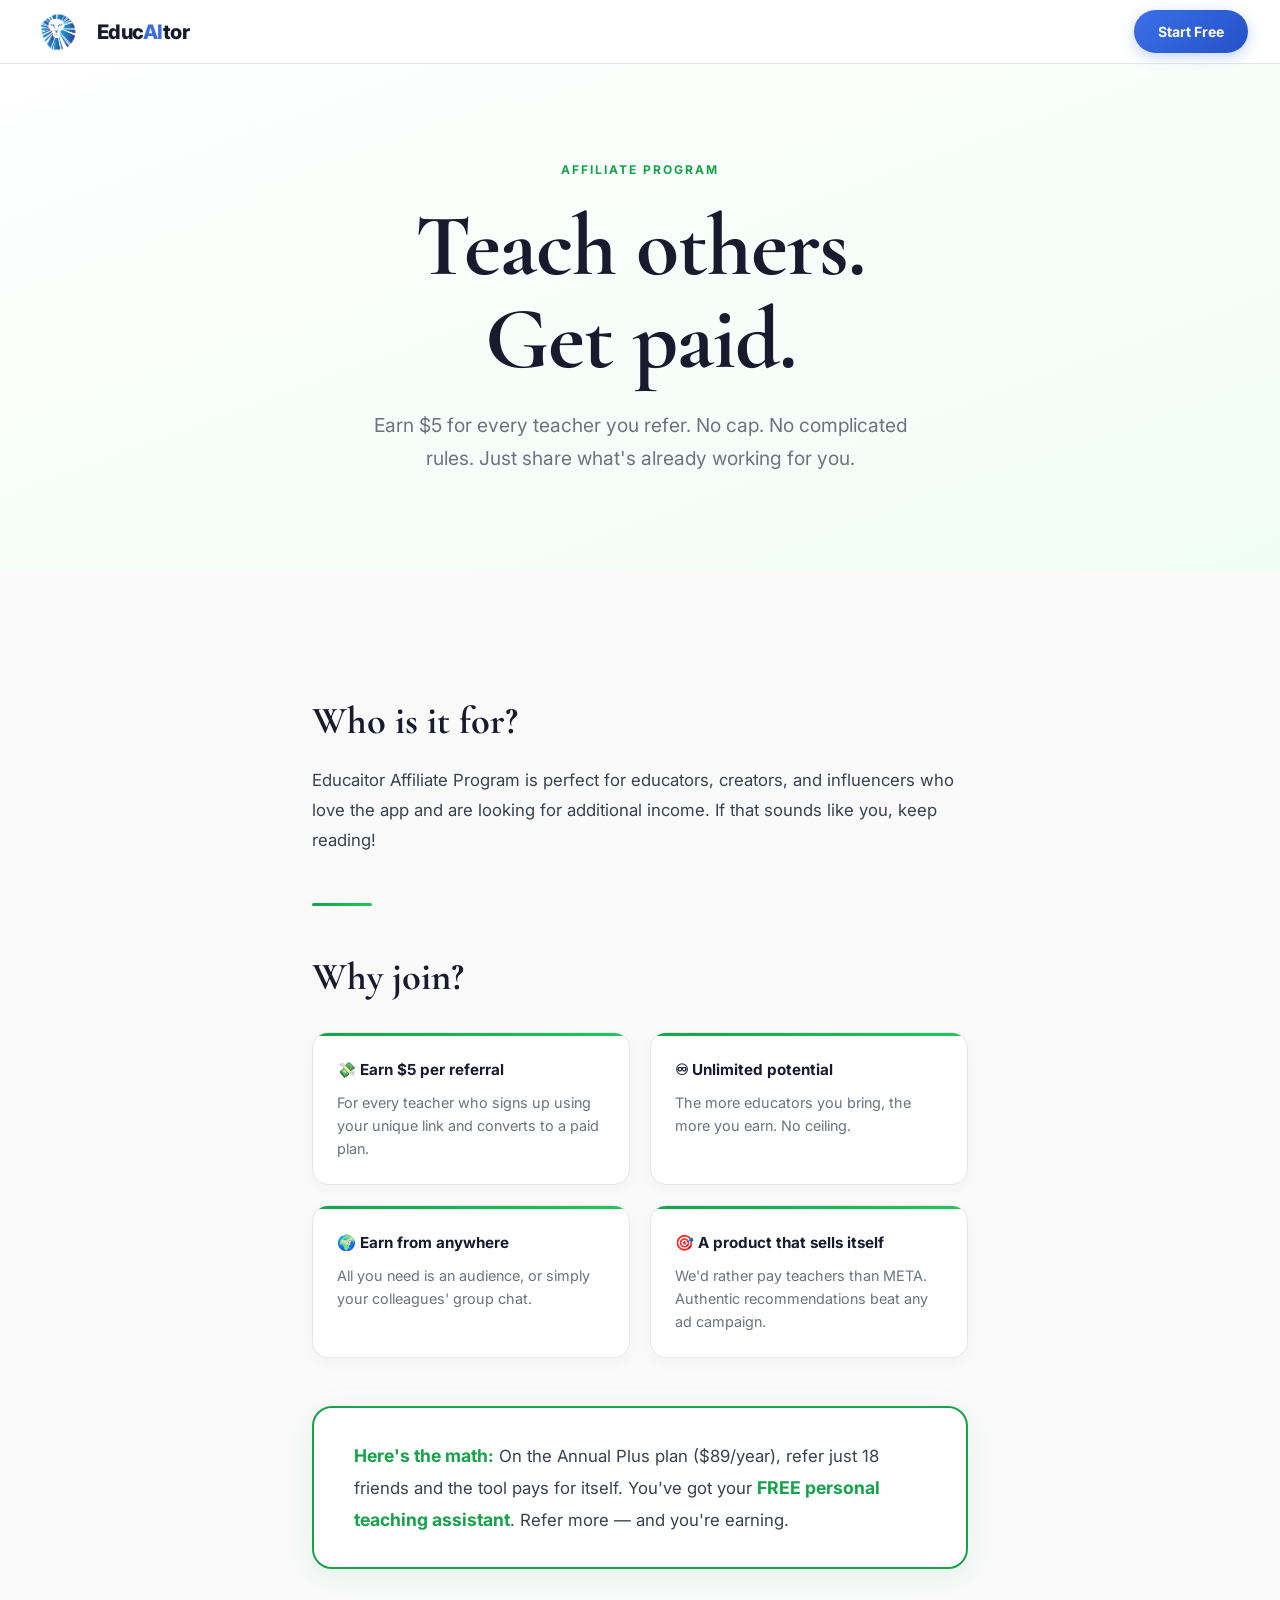
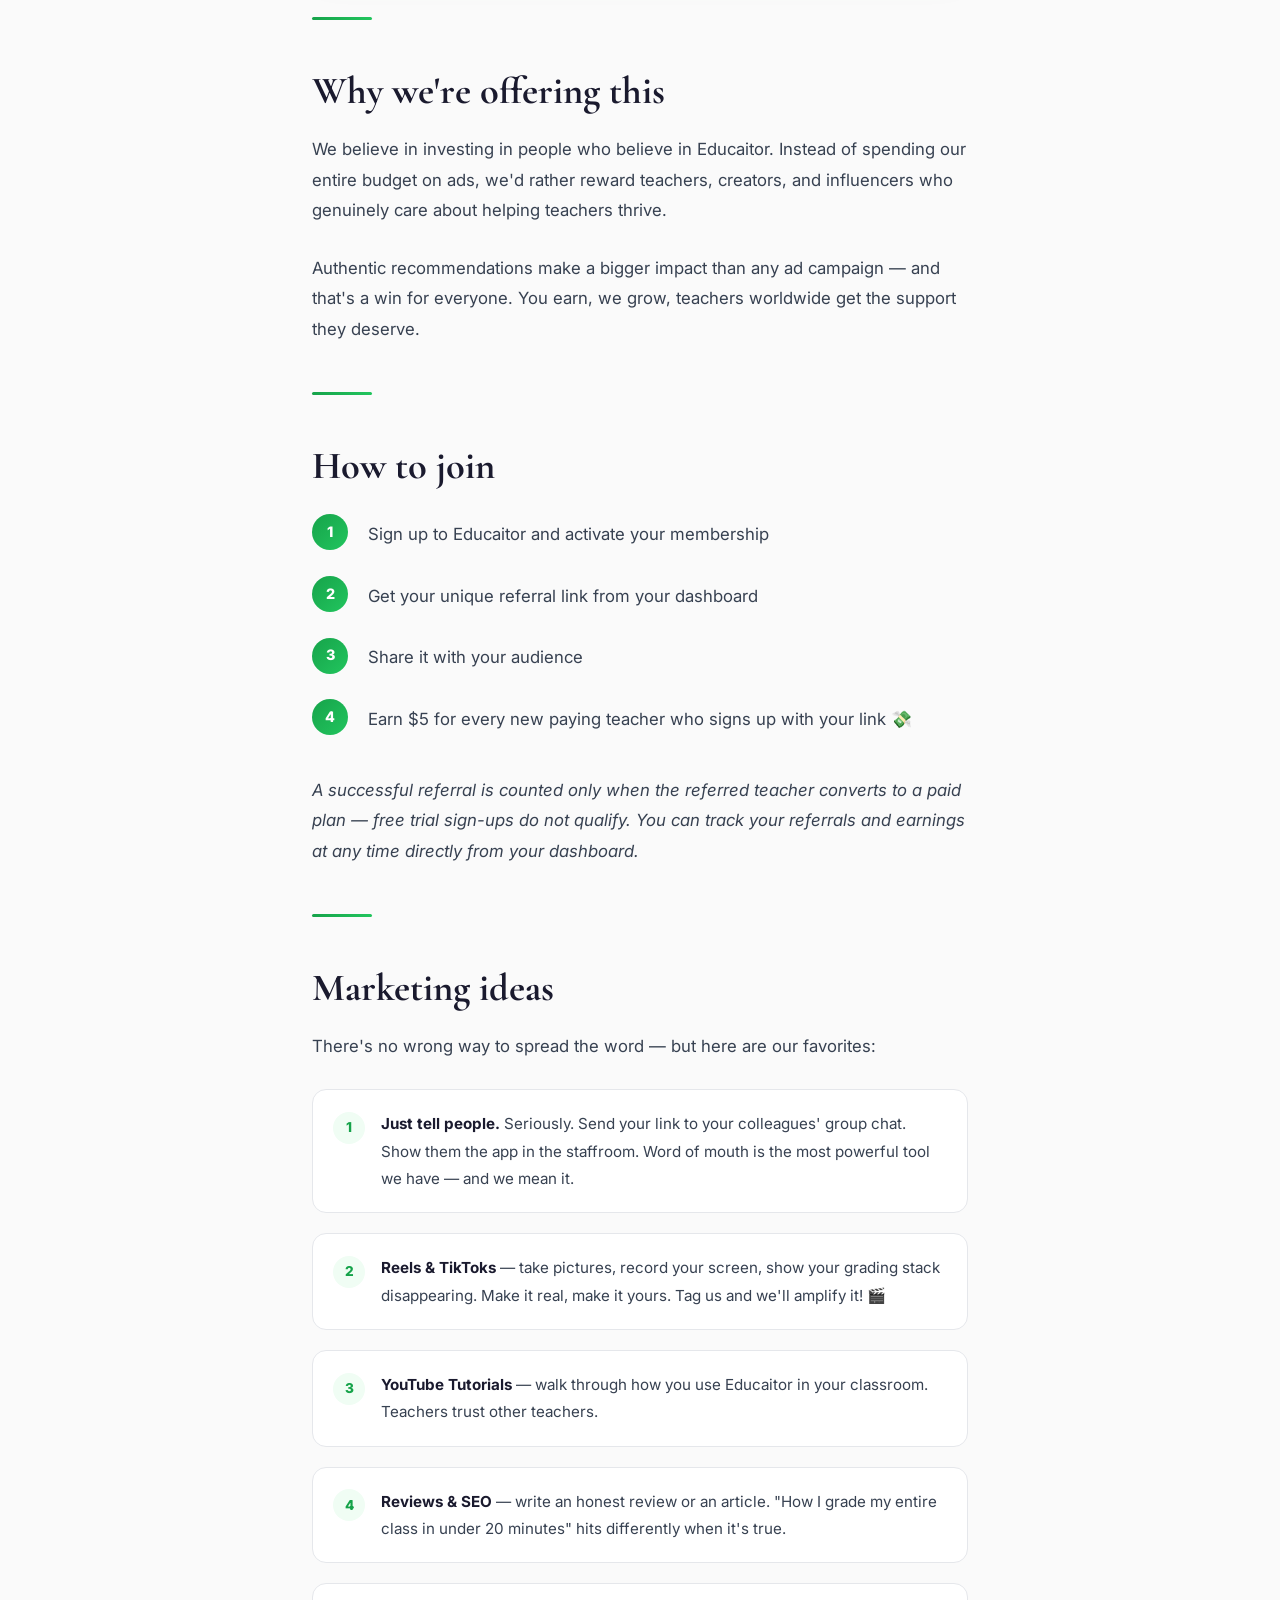
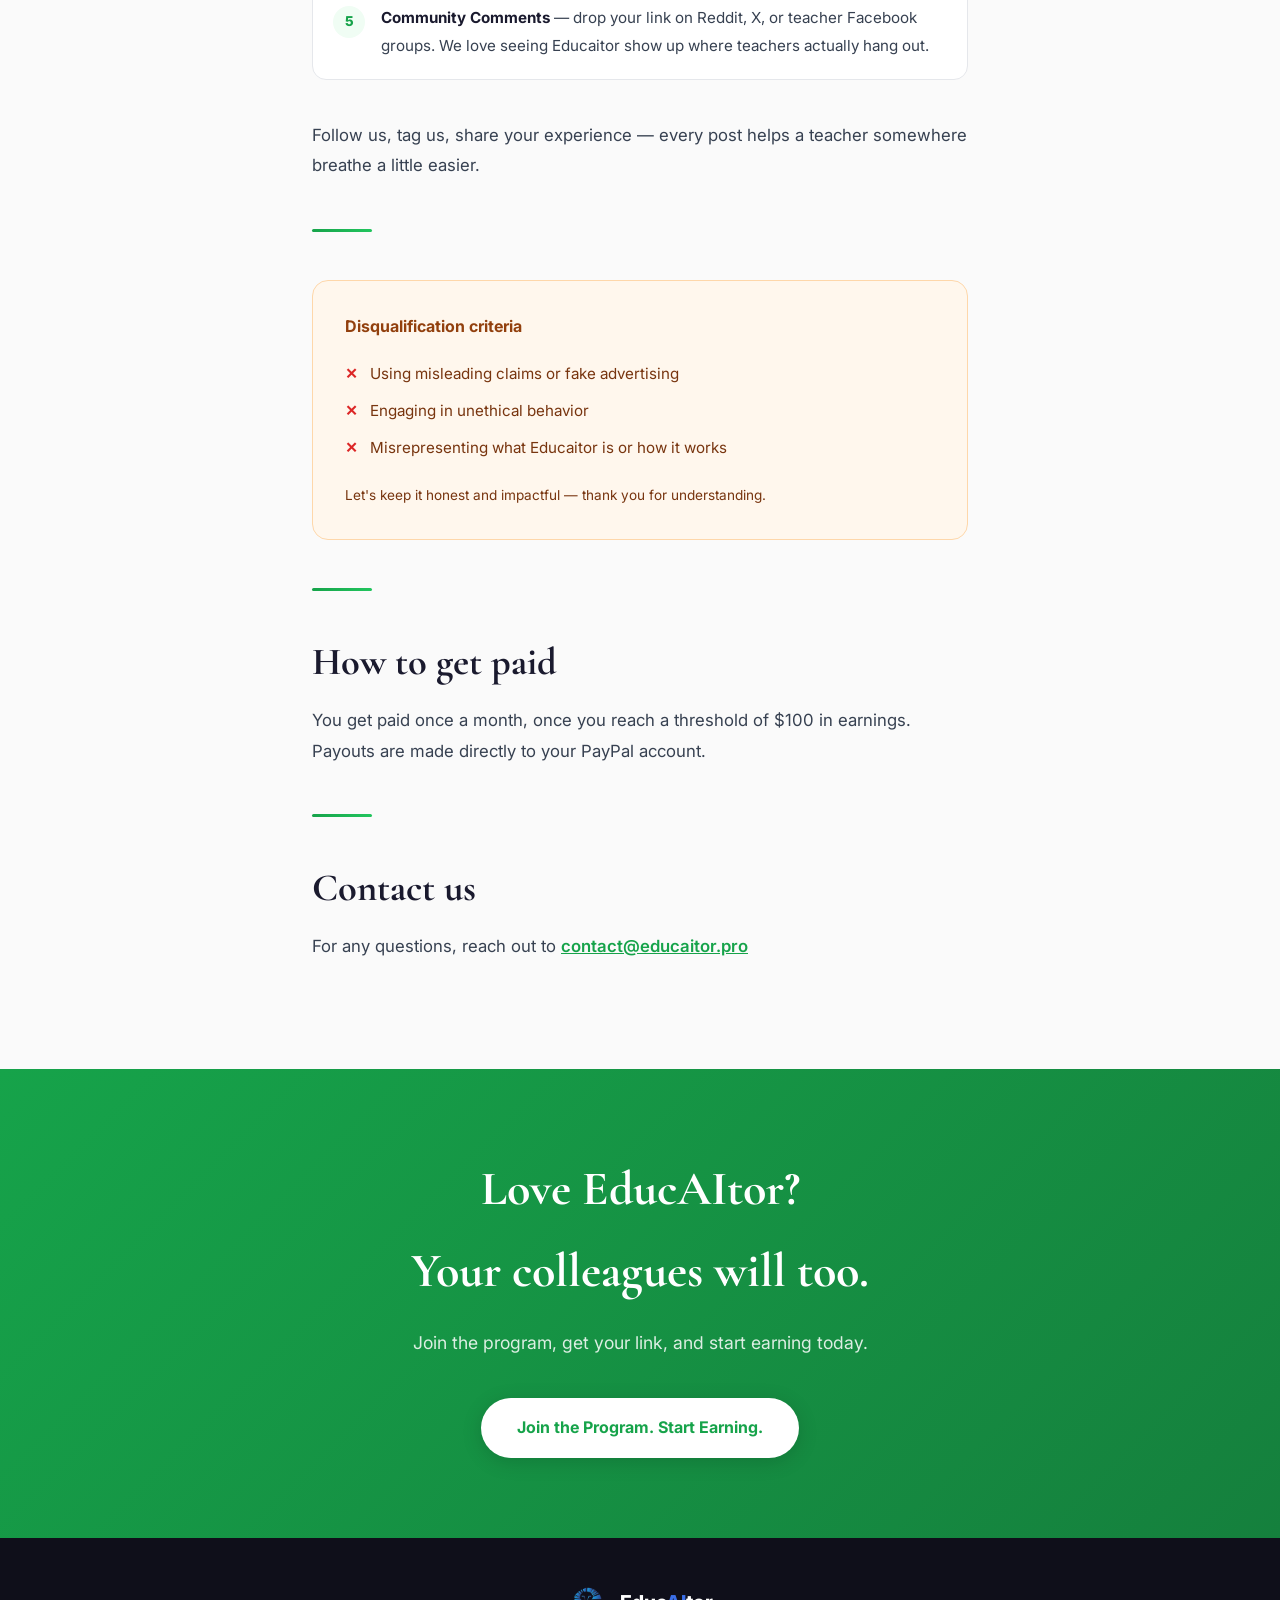
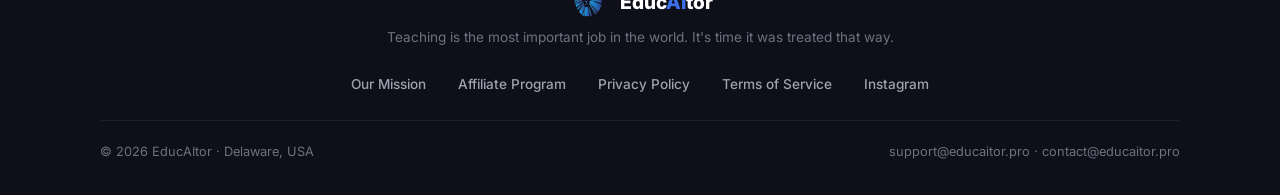
==== affiliate.html @ f3965b8b "Create affiliate.html" ====
<!DOCTYPE html>
<html lang="en">
<head>
<meta charset="UTF-8">
<meta name="viewport" content="width=device-width, initial-scale=1.0">
<title>Affiliate Program – EducAItor</title>
<meta name="description" content="Earn $5 for every teacher you refer. No cap. No complicated rules. Just share what's working for you.">
<style>
  @import url('https://fonts.googleapis.com/css2?family=Cormorant+Garamond:ital,wght@0,400;0,600;0,700;1,400;1,600&family=Inter:wght@300;400;500;600;700;800&display=swap');
  *, *::before, *::after { box-sizing: border-box; margin: 0; padding: 0; }
  :root {
    --blue: #3B6FE8; --blue-light: #EEF2FF; --blue-dark: #2451C7;
    --green: #16A34A; --green-light: #F0FDF4;
    --text: #1A1A2E; --muted: #6B7280; --border: #E5E7EB; --bg: #FAFAFA;
    --font-display: 'Cormorant Garamond', Georgia, serif;
    --font-body: 'Inter', sans-serif;
  }
  html { scroll-behavior: smooth; }
  body { font-family: var(--font-body); background: var(--bg); color: var(--text); line-height: 1.7; overflow-x: hidden; }
  h1, h2, h3 { font-family: var(--font-display); }

  nav { position: fixed; top: 0; left: 0; right: 0; background: rgba(255,255,255,0.92); backdrop-filter: blur(12px); border-bottom: 1px solid var(--border); z-index: 100; padding: 0 2rem; height: 64px; display: flex; align-items: center; justify-content: space-between; }
  .nav-logo { display: flex; align-items: center; gap: 0.6rem; text-decoration: none; }
  .logo-img { height: 40px; width: auto; display: block; }
  .nav-logo-text { font-size: 1.25rem; font-weight: 800; letter-spacing: -0.5px; color: var(--text); font-family: var(--font-body); }
  .nav-logo-text em { font-style: normal; color: var(--blue); }
  .nav-cta { background: linear-gradient(135deg, #3B6FE8 0%, #2451C7 100%); color: #fff; padding: 0.6rem 1.5rem; border-radius: 100px; font-size: 0.875rem; font-weight: 700; text-decoration: none; transition: all 0.25s; box-shadow: 0 4px 14px rgba(59,111,232,0.3); }
  .nav-cta:hover { transform: translateY(-1px); box-shadow: 0 6px 20px rgba(59,111,232,0.4); }

  .hero { padding: 10rem 2rem 6rem; background: linear-gradient(160deg, #fff 0%, var(--green-light) 100%); text-align: center; }
  .hero-label { font-family: var(--font-body); font-size: 0.75rem; font-weight: 700; letter-spacing: 2px; text-transform: uppercase; color: var(--green); margin-bottom: 1.25rem; }
  .hero h1 { font-size: clamp(3rem, 7vw, 5.5rem); font-weight: 700; line-height: 1.05; letter-spacing: -1px; margin-bottom: 1.5rem; }
  .hero-sub { font-size: 1.2rem; color: var(--muted); max-width: 560px; margin: 0 auto; }

  .content { max-width: 720px; margin: 0 auto; padding: 5rem 2rem; }
  .content p { font-size: 1.05rem; color: #374151; margin-bottom: 1.75rem; line-height: 1.8; }
  .content h2 { font-family: var(--font-display); font-size: clamp(1.75rem, 3vw, 2.5rem); font-weight: 700; margin: 3rem 0 1.25rem; color: var(--text); line-height: 1.2; }
  .divider { width: 60px; height: 3px; background: linear-gradient(90deg, var(--green), #22C55E); border-radius: 2px; margin: 3rem 0; }

  .math-box { background: #fff; border: 2px solid var(--green); border-radius: 20px; padding: 2rem 2.5rem; margin: 2.5rem 0; box-shadow: 0 8px 32px rgba(22,163,74,0.1); }
  .math-box p { margin: 0; font-size: 1.05rem; }
  .math-box strong { color: var(--green); font-size: 1.1rem; }

  .why-grid { display: grid; grid-template-columns: repeat(auto-fit, minmax(280px, 1fr)); gap: 1.25rem; margin: 2rem 0 3rem; }
  .why-card { background: #fff; border: 1px solid var(--border); border-radius: 16px; padding: 1.5rem; box-shadow: 0 4px 16px rgba(0,0,0,0.04); position: relative; overflow: hidden; }
  .why-card::before { content: ''; position: absolute; top: 0; left: 0; right: 0; height: 3px; background: linear-gradient(90deg, var(--green), #22C55E); }
  .why-card h3 { font-family: var(--font-body); font-size: 0.95rem; font-weight: 700; margin-bottom: 0.5rem; color: var(--text); }
  .why-card p { font-size: 0.9rem; color: var(--muted); margin: 0; line-height: 1.6; }

  .steps-list { counter-reset: steps; list-style: none; margin: 1.5rem 0 2.5rem; }
  .steps-list li { counter-increment: steps; display: flex; gap: 1.25rem; align-items: flex-start; margin-bottom: 1.5rem; }
  .steps-list li::before { content: counter(steps); background: linear-gradient(135deg, var(--green), #22C55E); color: #fff; width: 36px; height: 36px; border-radius: 50%; display: flex; align-items: center; justify-content: center; font-weight: 800; font-size: 0.9rem; flex-shrink: 0; margin-top: 0.1rem; }
  .steps-list li p { font-size: 1.05rem; color: #374151; margin: 0; padding-top: 0.4rem; }

  .ideas-list { list-style: none; margin: 1.5rem 0 2.5rem; }
  .ideas-list li { display: flex; gap: 1rem; align-items: flex-start; margin-bottom: 1.25rem; padding: 1.25rem; background: #fff; border: 1px solid var(--border); border-radius: 14px; }
  .ideas-list li .num { background: var(--green-light); color: var(--green); width: 32px; height: 32px; border-radius: 50%; display: flex; align-items: center; justify-content: center; font-weight: 800; font-size: 0.85rem; flex-shrink: 0; margin-top: 0.1rem; }
  .ideas-list li p { font-size: 0.95rem; color: #374151; margin: 0; }
  .ideas-list li strong { color: var(--text); }

  .disq { background: #FFF7ED; border: 1px solid #FED7AA; border-radius: 16px; padding: 2rem; margin: 2rem 0; }
  .disq h3 { font-family: var(--font-body); font-size: 1rem; font-weight: 700; color: #92400E; margin-bottom: 1rem; }
  .disq ul { list-style: none; }
  .disq ul li { font-size: 0.95rem; color: #78350F; padding: 0.35rem 0; display: flex; gap: 0.75rem; }
  .disq ul li::before { content: '✕'; color: #DC2626; font-weight: 700; flex-shrink: 0; }

  .note { font-size: 0.85rem; color: var(--muted); font-style: italic; line-height: 1.6; }

  .closing { background: linear-gradient(135deg, var(--green) 0%, #15803D 100%); color: #fff; padding: 5rem 2rem; text-align: center; }
  .closing h2 { font-size: clamp(2rem, 4vw, 3rem); font-weight: 700; color: #fff; margin-bottom: 1rem; }
  .closing p { font-size: 1.1rem; color: rgba(255,255,255,0.85); max-width: 500px; margin: 0 auto 2.5rem; }
  .btn-white { background: #fff; color: var(--green); padding: 1rem 2.25rem; border-radius: 100px; font-size: 1rem; font-weight: 700; border: none; cursor: pointer; font-family: var(--font-body); transition: all 0.25s; white-space: nowrap; box-shadow: 0 4px 20px rgba(0,0,0,0.15); text-decoration: none; display: inline-block; }
  .btn-white:hover { transform: translateY(-2px); box-shadow: 0 8px 30px rgba(0,0,0,0.2); }

  footer { background: #0F0F1A; color: #6B7280; padding: 3rem 2rem 2rem; text-align: center; }
  .footer-inner { display: flex; align-items: center; justify-content: center; gap: 0.6rem; margin-bottom: 0.5rem; }
  .footer-logo-text { font-size: 1.2rem; font-weight: 800; color: #fff; font-family: var(--font-body); }
  .footer-logo-text em { font-style: normal; color: var(--blue); }
  .footer-tagline { font-size: 0.85rem; color: #6B7280; margin-bottom: 1.5rem; }
  .footer-links { display: flex; justify-content: center; gap: 2rem; flex-wrap: wrap; margin-bottom: 1.5rem; }
  .footer-links a { color: #9CA3AF; text-decoration: none; font-size: 0.85rem; font-weight: 500; transition: color 0.2s; }
  .footer-links a:hover { color: #fff; }
  .footer-divider { width: 100%; height: 1px; background: rgba(255,255,255,0.06); margin-bottom: 1.25rem; }
  .footer-bottom { display: flex; justify-content: space-between; align-items: center; flex-wrap: wrap; gap: 1rem; max-width: 1080px; margin: 0 auto; font-size: 0.8rem; }
  @media (max-width: 600px) { .footer-bottom { flex-direction: column; text-align: center; } }
</style>
</head>
<body>

<nav>
  <a href="/" class="nav-logo">
    <img src="logo.png" alt="EducAItor Logo" class="logo-img">
    <span class="nav-logo-text">Educ<em>AI</em>tor</span>
  </a>
  <a href="https://app.educaitor.pro" class="nav-cta">Start Free</a>
</nav>

<section class="hero">
  <div class="hero-label">Affiliate Program</div>
  <h1>Teach others.<br>Get paid.</h1>
  <p class="hero-sub">Earn $5 for every teacher you refer. No cap. No complicated rules. Just share what's already working for you.</p>
</section>

<div class="content">

  <h2>Who is it for?</h2>
  <p>Educaitor Affiliate Program is perfect for educators, creators, and influencers who love the app and are looking for additional income. If that sounds like you, keep reading!</p>

  <div class="divider"></div>

  <h2>Why join?</h2>
  <div class="why-grid">
    <div class="why-card">
      <h3>💸 Earn $5 per referral</h3>
      <p>For every teacher who signs up using your unique link and converts to a paid plan.</p>
    </div>
    <div class="why-card">
      <h3>♾ Unlimited potential</h3>
      <p>The more educators you bring, the more you earn. No ceiling.</p>
    </div>
    <div class="why-card">
      <h3>🌍 Earn from anywhere</h3>
      <p>All you need is an audience, or simply your colleagues' group chat.</p>
    </div>
    <div class="why-card">
      <h3>🎯 A product that sells itself</h3>
      <p>We'd rather pay teachers than META. Authentic recommendations beat any ad campaign.</p>
    </div>
  </div>

  <div class="math-box">
    <p><strong>Here's the math:</strong> On the Annual Plus plan ($89/year), refer just 18 friends and the tool pays for itself. You've got your <strong>FREE personal teaching assistant</strong>. Refer more — and you're earning.</p>
  </div>

  <div class="divider"></div>

  <h2>Why we're offering this</h2>
  <p>We believe in investing in people who believe in Educaitor. Instead of spending our entire budget on ads, we'd rather reward teachers, creators, and influencers who genuinely care about helping teachers thrive.</p>
  <p>Authentic recommendations make a bigger impact than any ad campaign — and that's a win for everyone. You earn, we grow, teachers worldwide get the support they deserve.</p>

  <div class="divider"></div>

  <h2>How to join</h2>
  <ul class="steps-list">
    <li><p>Sign up to Educaitor and activate your membership</p></li>
    <li><p>Get your unique referral link from your dashboard</p></li>
    <li><p>Share it with your audience</p></li>
    <li><p>Earn $5 for every new paying teacher who signs up with your link 💸</p></li>
  </ul>
  <p class="note">A successful referral is counted only when the referred teacher converts to a paid plan — free trial sign-ups do not qualify. You can track your referrals and earnings at any time directly from your dashboard.</p>

  <div class="divider"></div>

  <h2>Marketing ideas</h2>
  <p>There's no wrong way to spread the word — but here are our favorites:</p>
  <ul class="ideas-list">
    <li><div class="num">1</div><p><strong>Just tell people.</strong> Seriously. Send your link to your colleagues' group chat. Show them the app in the staffroom. Word of mouth is the most powerful tool we have — and we mean it.</p></li>
    <li><div class="num">2</div><p><strong>Reels & TikToks</strong> — take pictures, record your screen, show your grading stack disappearing. Make it real, make it yours. Tag us and we'll amplify it! 🎬</p></li>
    <li><div class="num">3</div><p><strong>YouTube Tutorials</strong> — walk through how you use Educaitor in your classroom. Teachers trust other teachers.</p></li>
    <li><div class="num">4</div><p><strong>Reviews & SEO</strong> — write an honest review or an article. "How I grade my entire class in under 20 minutes" hits differently when it's true.</p></li>
    <li><div class="num">5</div><p><strong>Community Comments</strong> — drop your link on Reddit, X, or teacher Facebook groups. We love seeing Educaitor show up where teachers actually hang out.</p></li>
  </ul>
  <p>Follow us, tag us, share your experience — every post helps a teacher somewhere breathe a little easier.</p>

  <div class="divider"></div>

  <div class="disq">
    <h3>Disqualification criteria</h3>
    <ul>
      <li>Using misleading claims or fake advertising</li>
      <li>Engaging in unethical behavior</li>
      <li>Misrepresenting what Educaitor is or how it works</li>
    </ul>
    <p style="font-size:0.85rem;color:#78350F;margin-top:1rem;margin-bottom:0;">Let's keep it honest and impactful — thank you for understanding.</p>
  </div>

  <div class="divider"></div>

  <h2>How to get paid</h2>
  <p>You get paid once a month, once you reach a threshold of $100 in earnings. Payouts are made directly to your PayPal account.</p>

  <div class="divider"></div>

  <h2>Contact us</h2>
  <p>For any questions, reach out to <a href="mailto:contact@educaitor.pro" style="color:var(--green);font-weight:600;">contact@educaitor.pro</a></p>

</div>

<section class="closing">
  <h2>Love EducAItor?<br>Your colleagues will too.</h2>
  <p>Join the program, get your link, and start earning today.</p>
  <a href="https://app.educaitor.pro" class="btn-white">Join the Program. Start Earning.</a>
</section>

<footer>
  <div style="max-width:1080px;margin:0 auto;">
    <div class="footer-inner">
      <img src="logo.png" alt="EducAItor Logo" class="logo-img" style="height:32px;">
      <div class="footer-logo-text">Educ<em>AI</em>tor</div>
    </div>
    <p class="footer-tagline">Teaching is the most important job in the world. It's time it was treated that way.</p>
    <div class="footer-links">
      <a href="/mission.html">Our Mission</a>
      <a href="/affiliate.html">Affiliate Program</a>
      <a href="/privacy">Privacy Policy</a>
      <a href="/terms">Terms of Service</a>
      <a href="https://www.instagram.com/educaitor.pro/" target="_blank">Instagram</a>
    </div>
    <div class="footer-divider"></div>
    <div class="footer-bottom">
      <span>© 2026 EducAItor · Delaware, USA</span>
      <span>support@educaitor.pro · contact@educaitor.pro</span>
    </div>
  </div>
</footer>

</body>
</html>
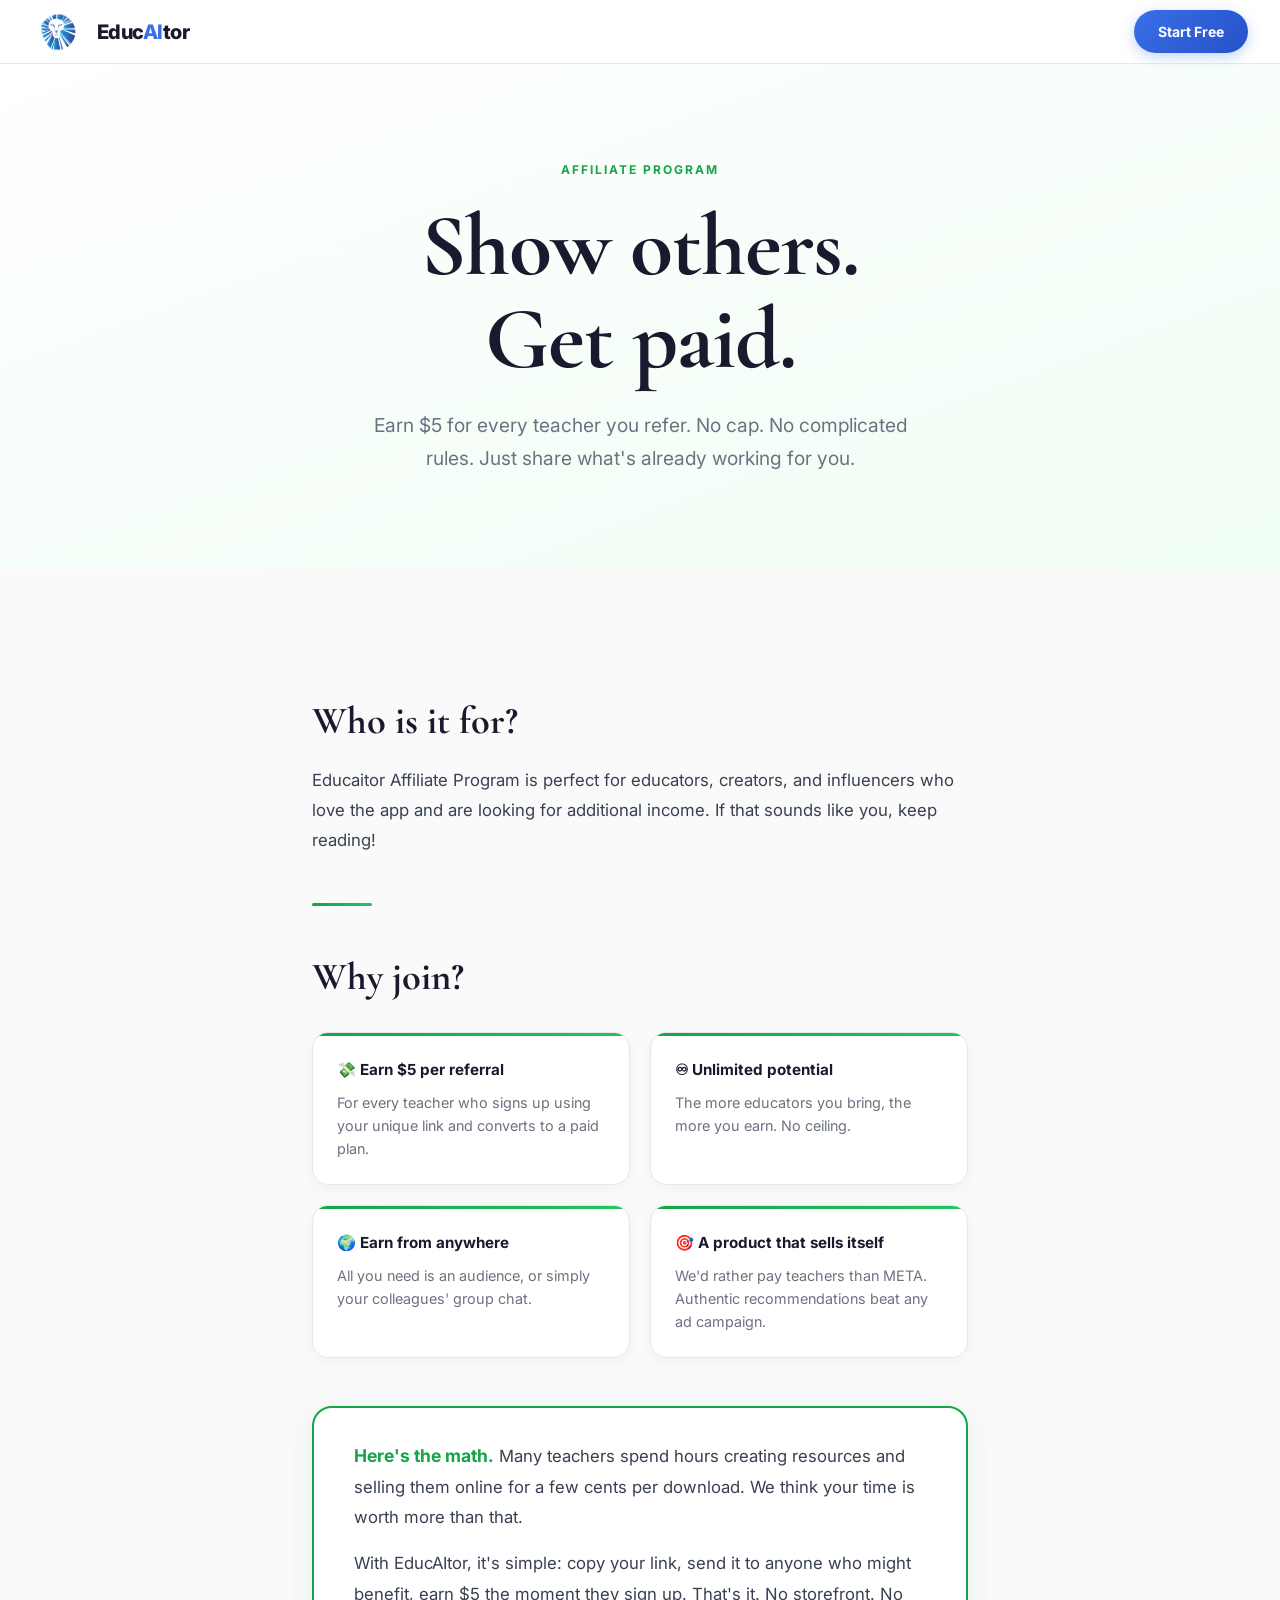
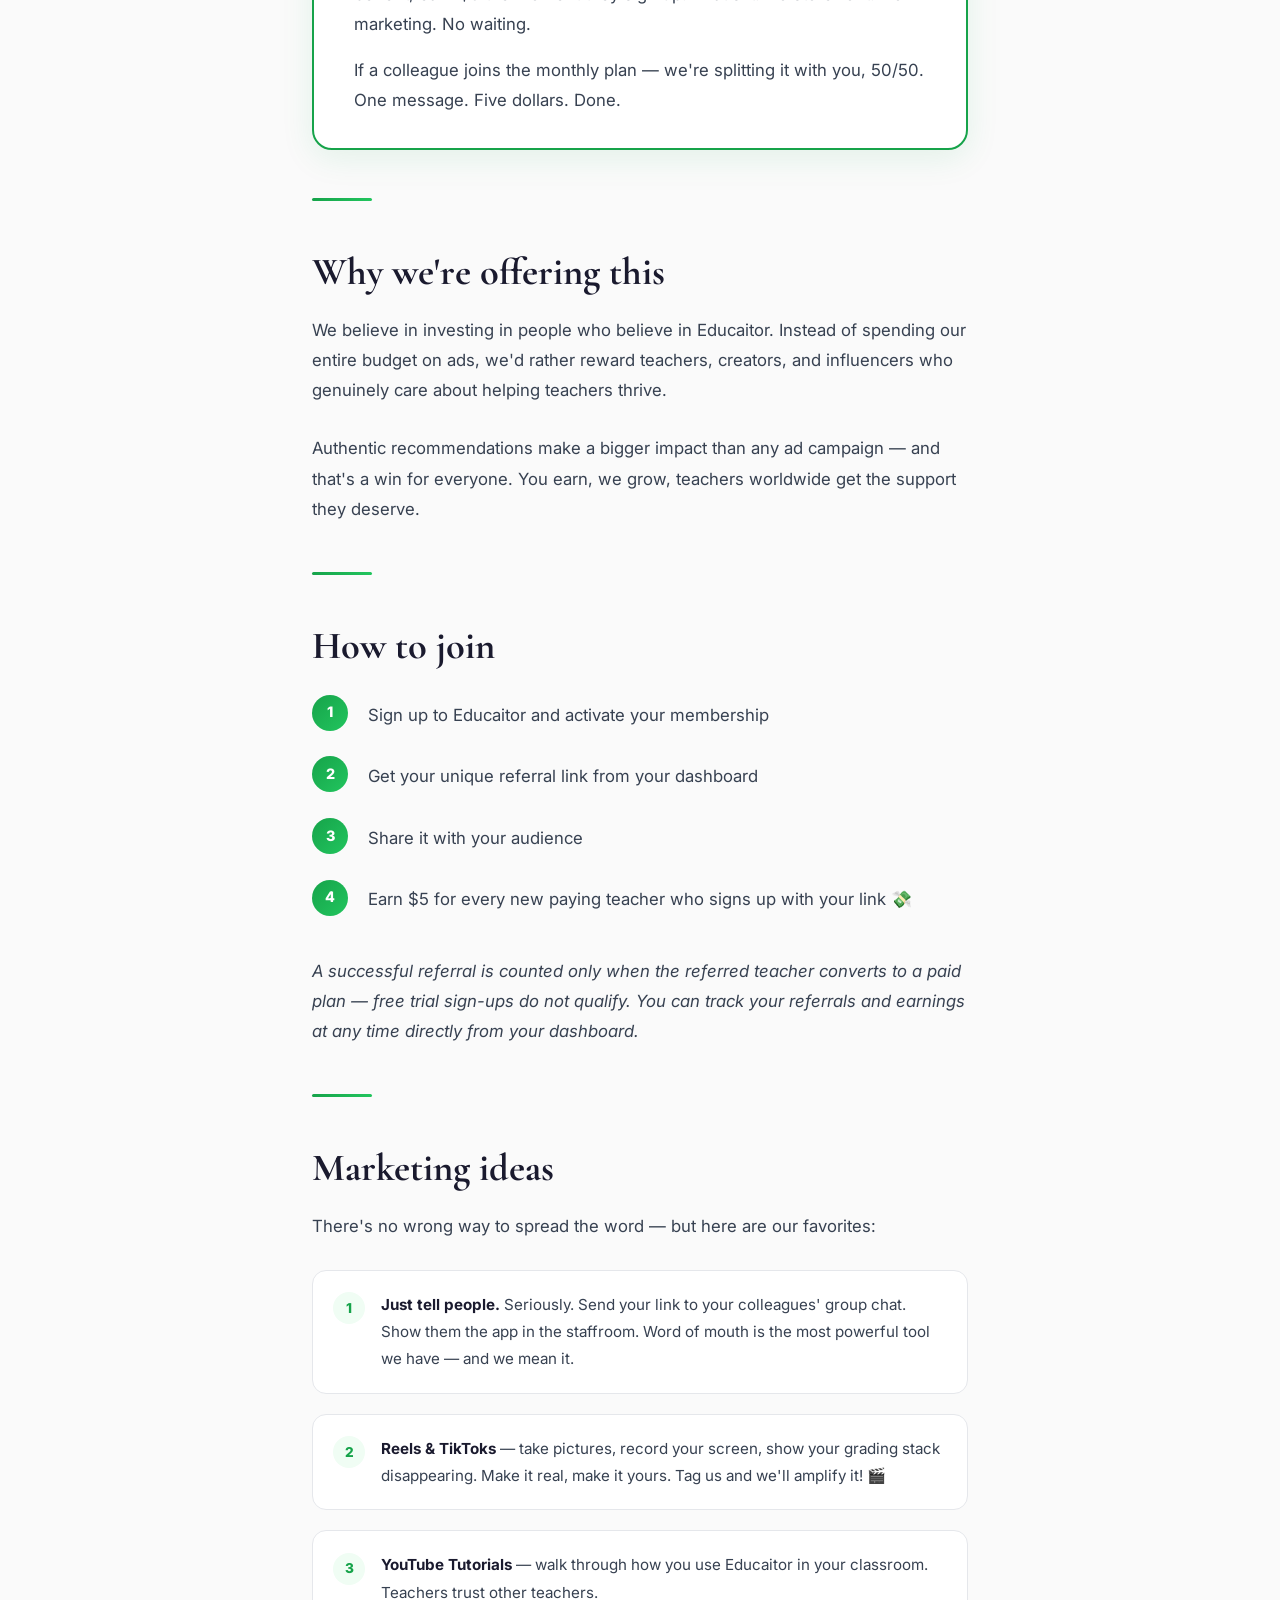
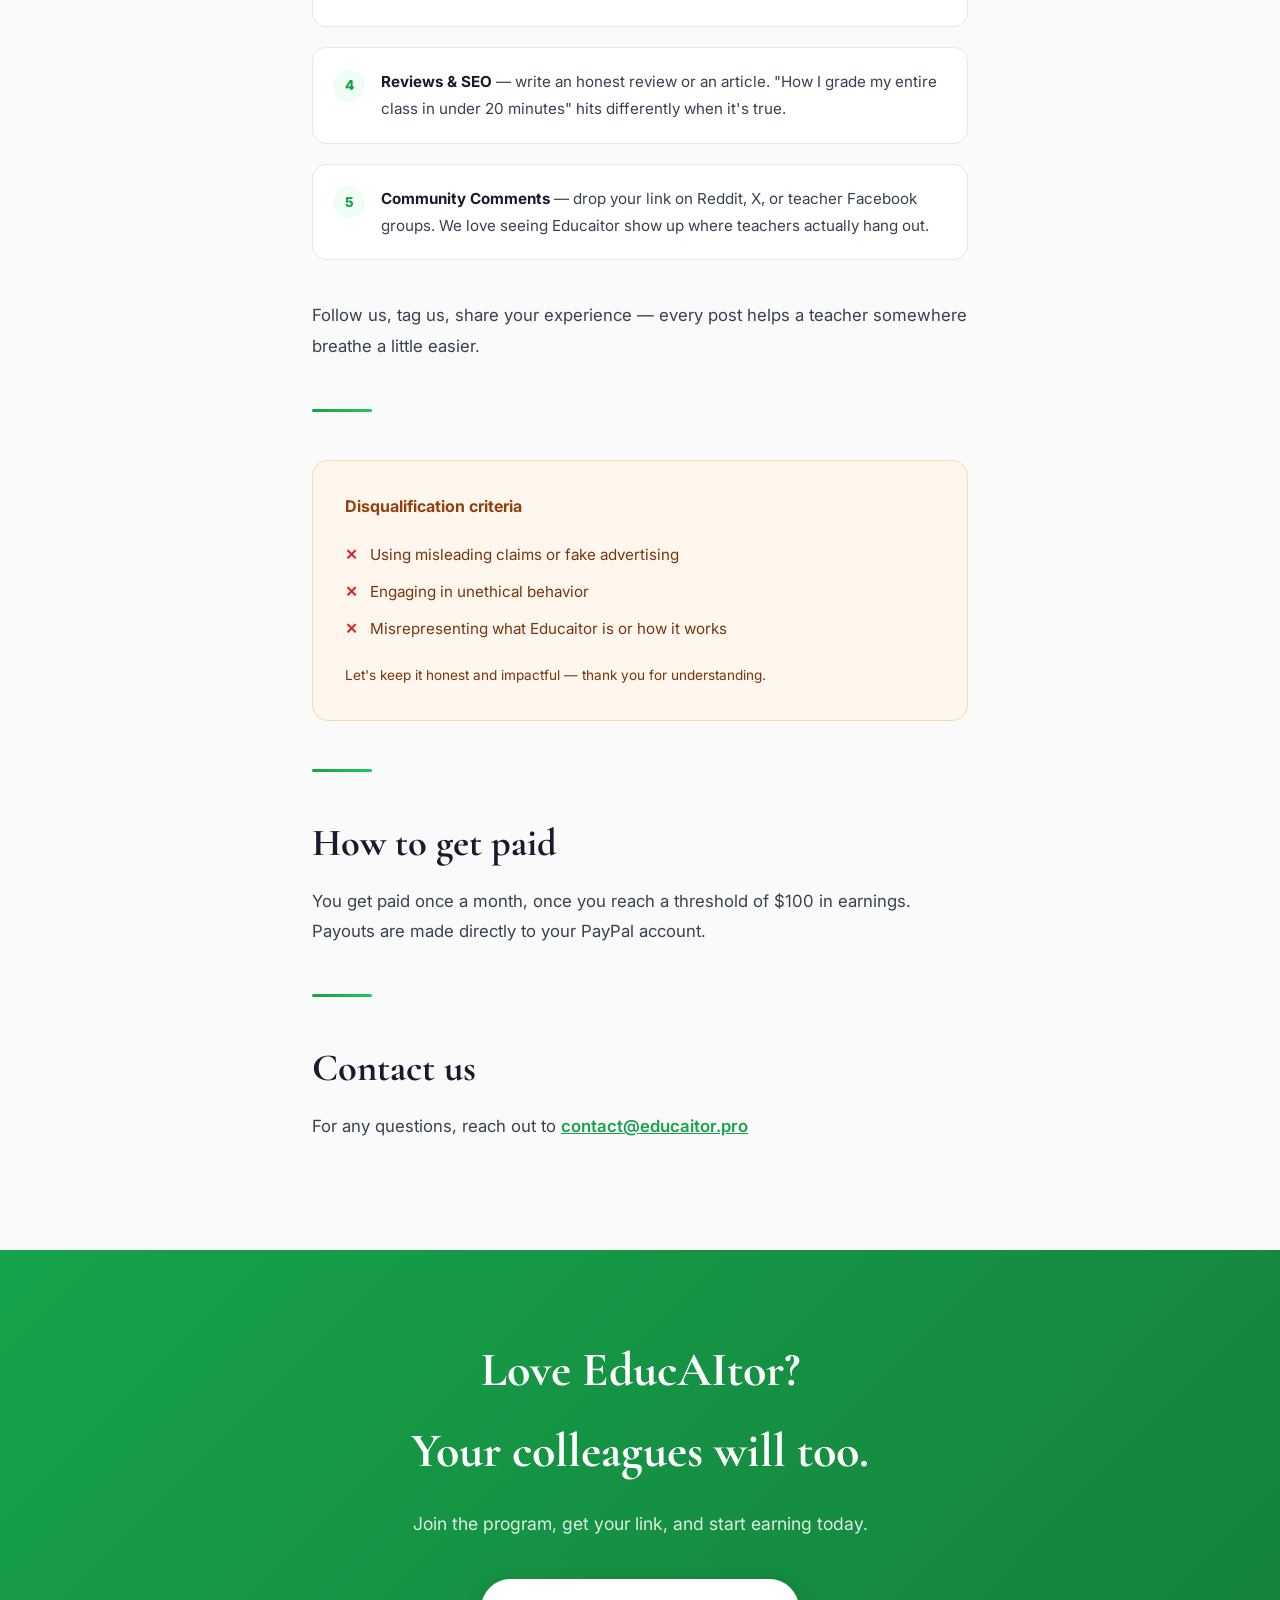
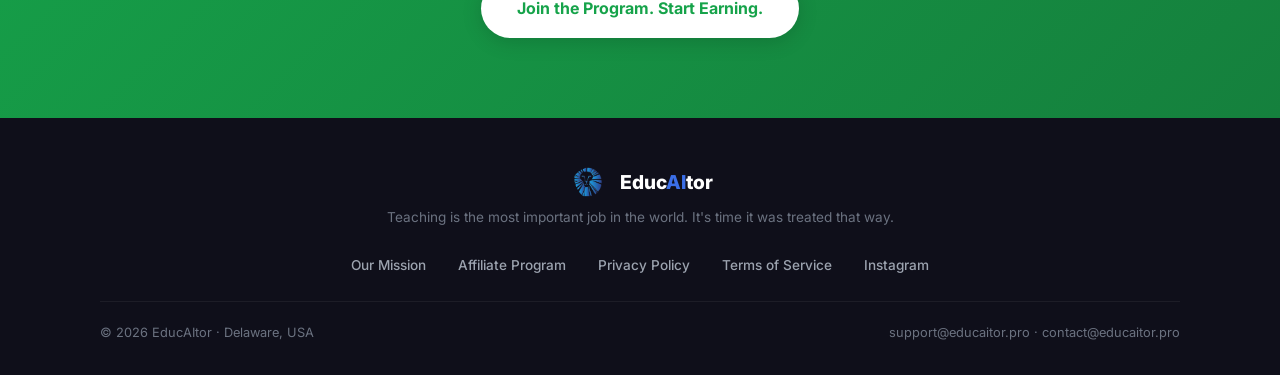
==== commit 8509bfc1: "Update affiliate.html" ====
--- a/affiliate.html
+++ b/affiliate.html
@@ -97,7 +97,7 @@
 
 <section class="hero">
   <div class="hero-label">Affiliate Program</div>
-  <h1>Teach others.<br>Get paid.</h1>
+  <h1>Show others.<br>Get paid.</h1>
   <p class="hero-sub">Earn $5 for every teacher you refer. No cap. No complicated rules. Just share what's already working for you.</p>
 </section>
 
@@ -129,7 +129,9 @@
   </div>
 
   <div class="math-box">
-    <p><strong>Here's the math:</strong> On the Annual Plus plan ($89/year), refer just 18 friends and the tool pays for itself. You've got your <strong>FREE personal teaching assistant</strong>. Refer more — and you're earning.</p>
+    <p><strong>Here's the math.</strong> Many teachers spend hours creating resources and selling them online for a few cents per download. We think your time is worth more than that.</p>
+    <p style="margin-top:1rem;">With EducAItor, it's simple: copy your link, send it to anyone who might benefit, earn $5 the moment they sign up. That's it. No storefront. No marketing. No waiting.</p>
+    <p style="margin-top:1rem;">If a colleague joins the monthly plan — we're splitting it with you, 50/50. One message. Five dollars. Done.</p>
   </div>
 
   <div class="divider"></div>
@@ -202,8 +204,8 @@
     <div class="footer-links">
       <a href="/mission.html">Our Mission</a>
       <a href="/affiliate.html">Affiliate Program</a>
-      <a href="/privacy">Privacy Policy</a>
-      <a href="/terms">Terms of Service</a>
+      <a href="/privacy.html">Privacy Policy</a>
+      <a href="/terms.html">Terms of Service</a>
       <a href="https://www.instagram.com/educaitor.pro/" target="_blank">Instagram</a>
     </div>
     <div class="footer-divider"></div>
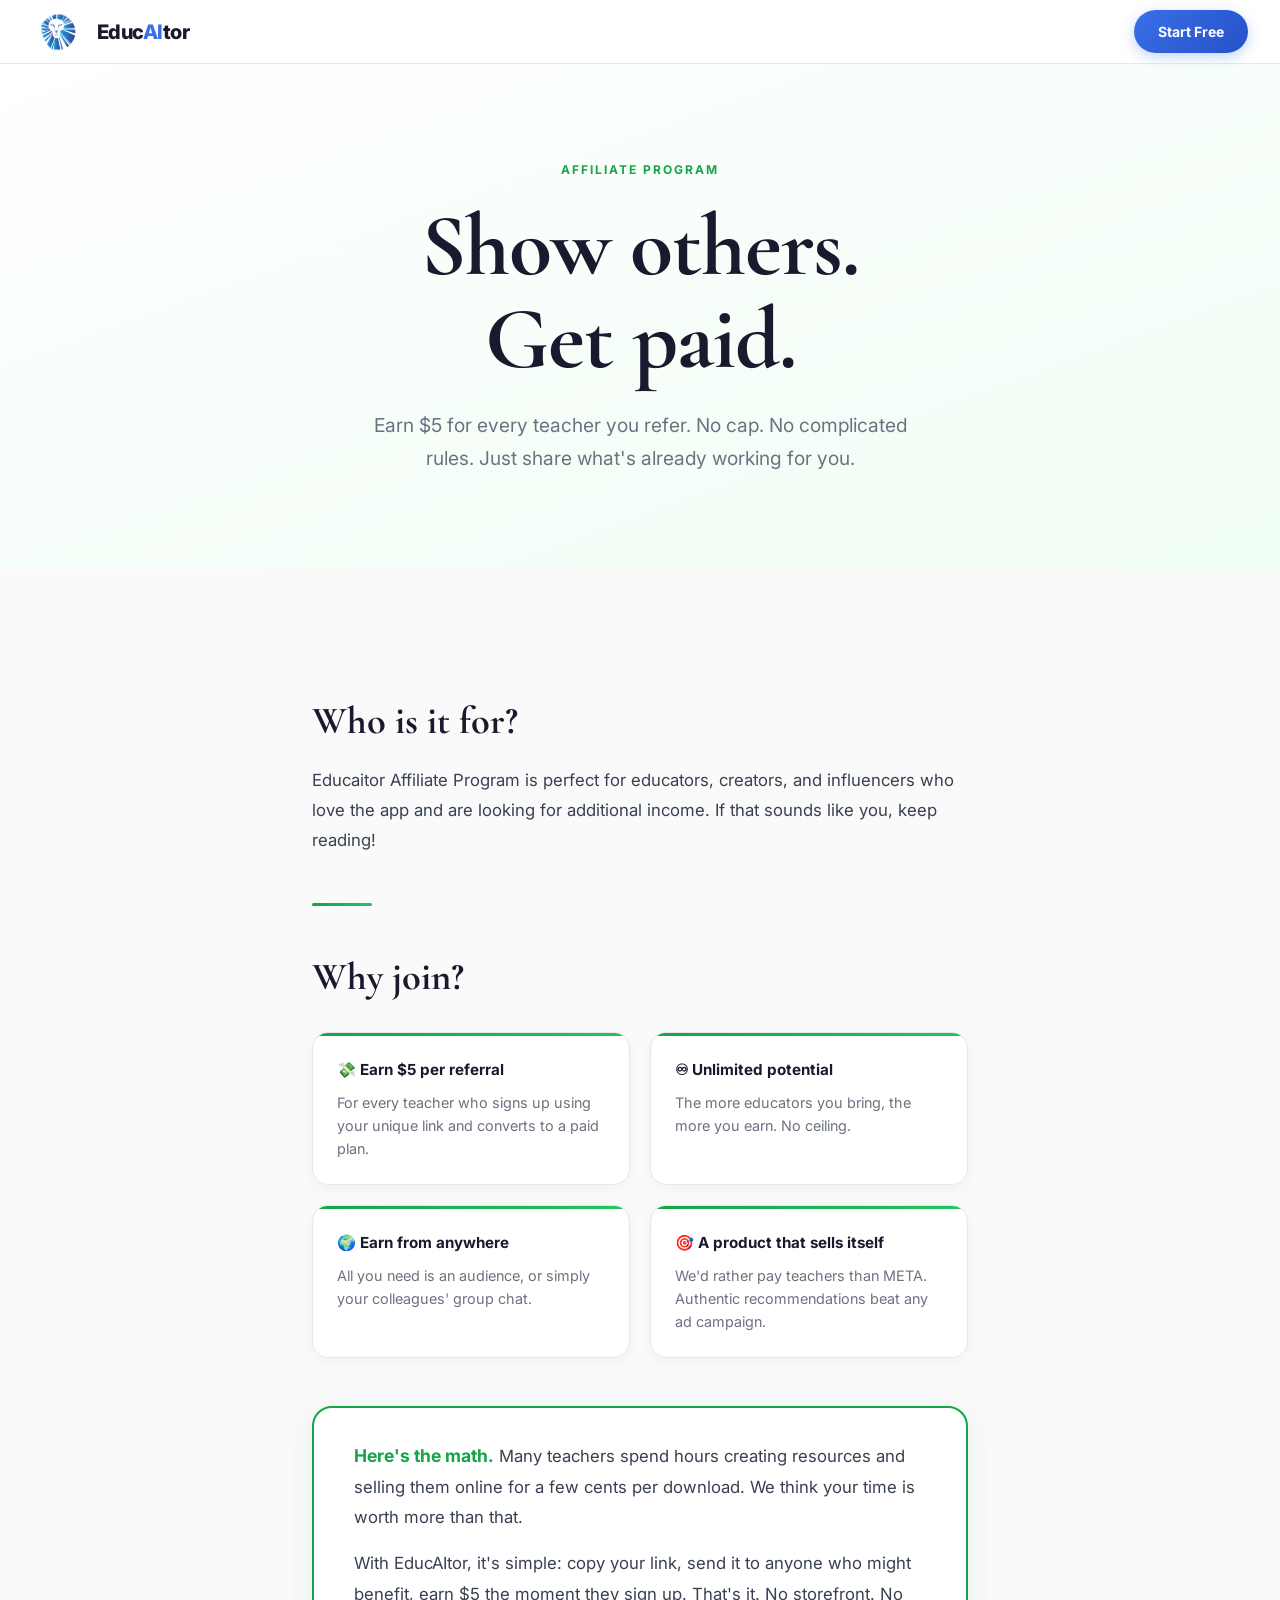
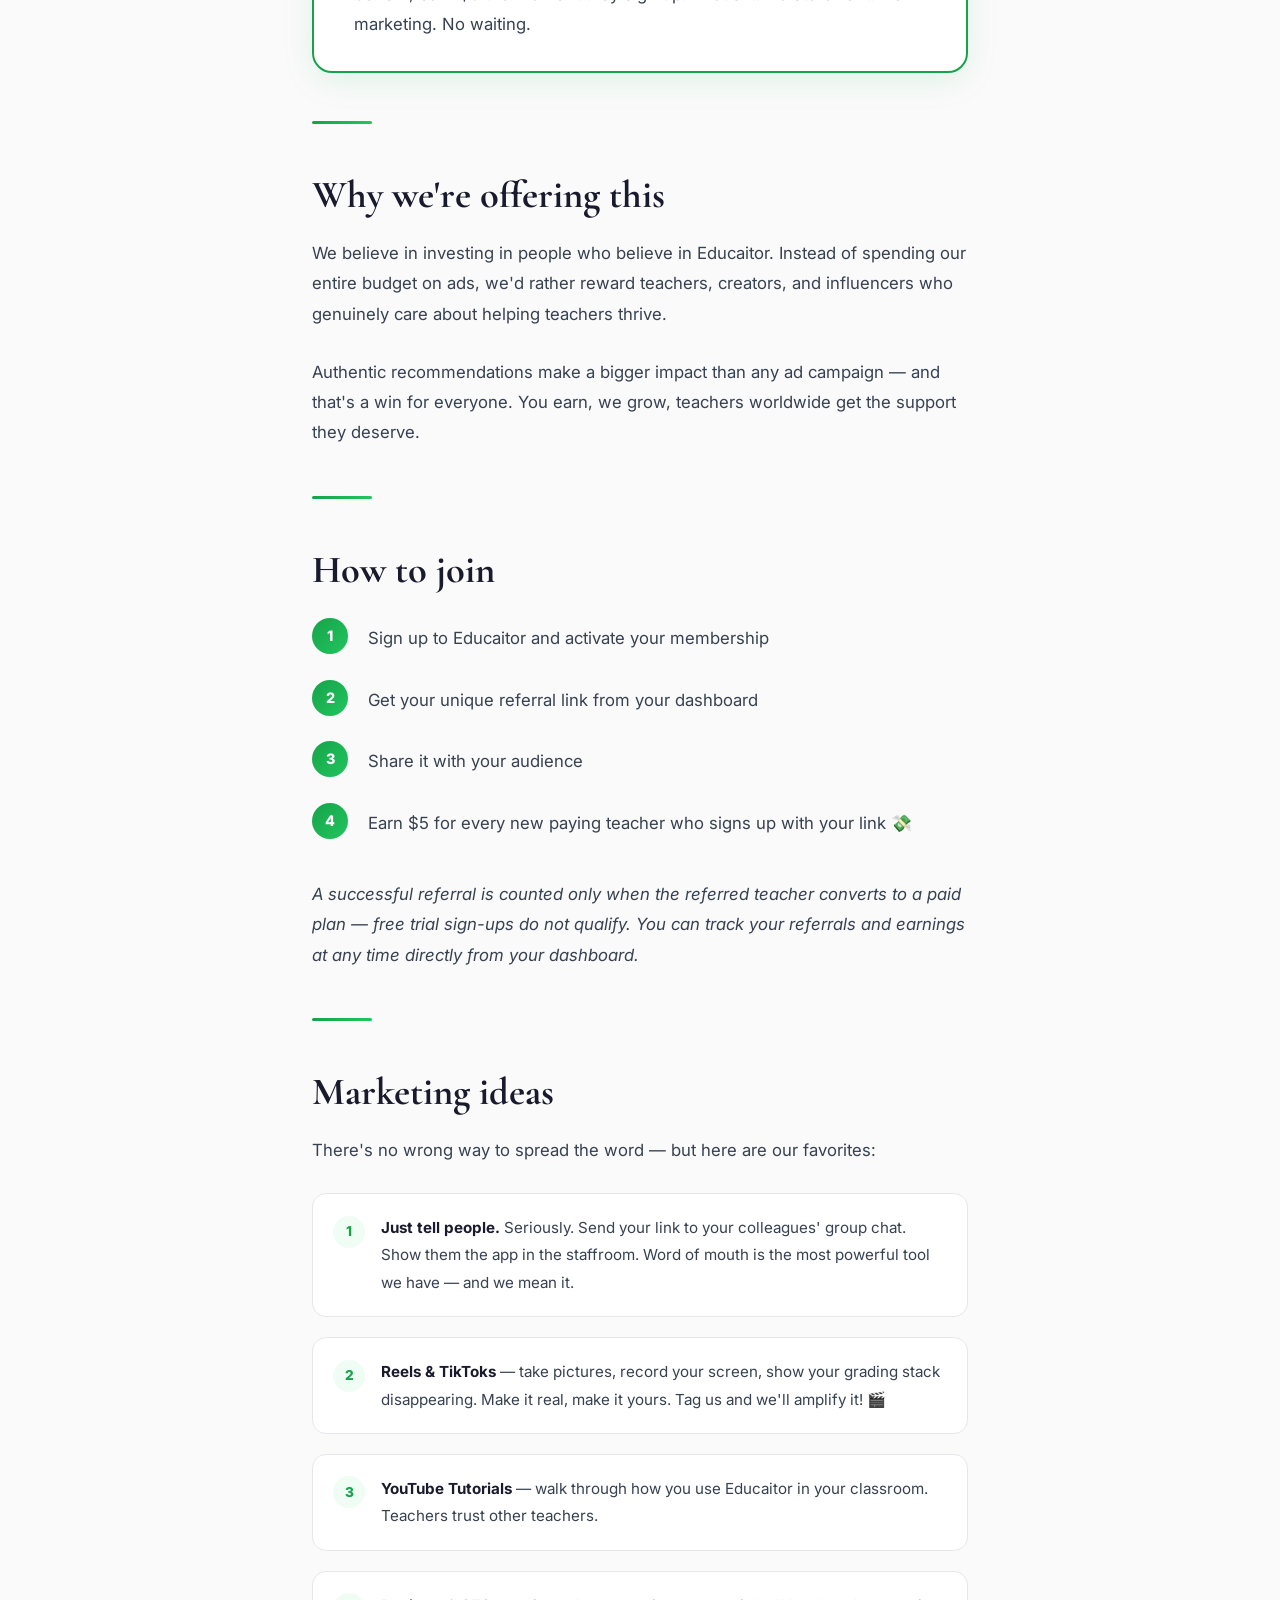
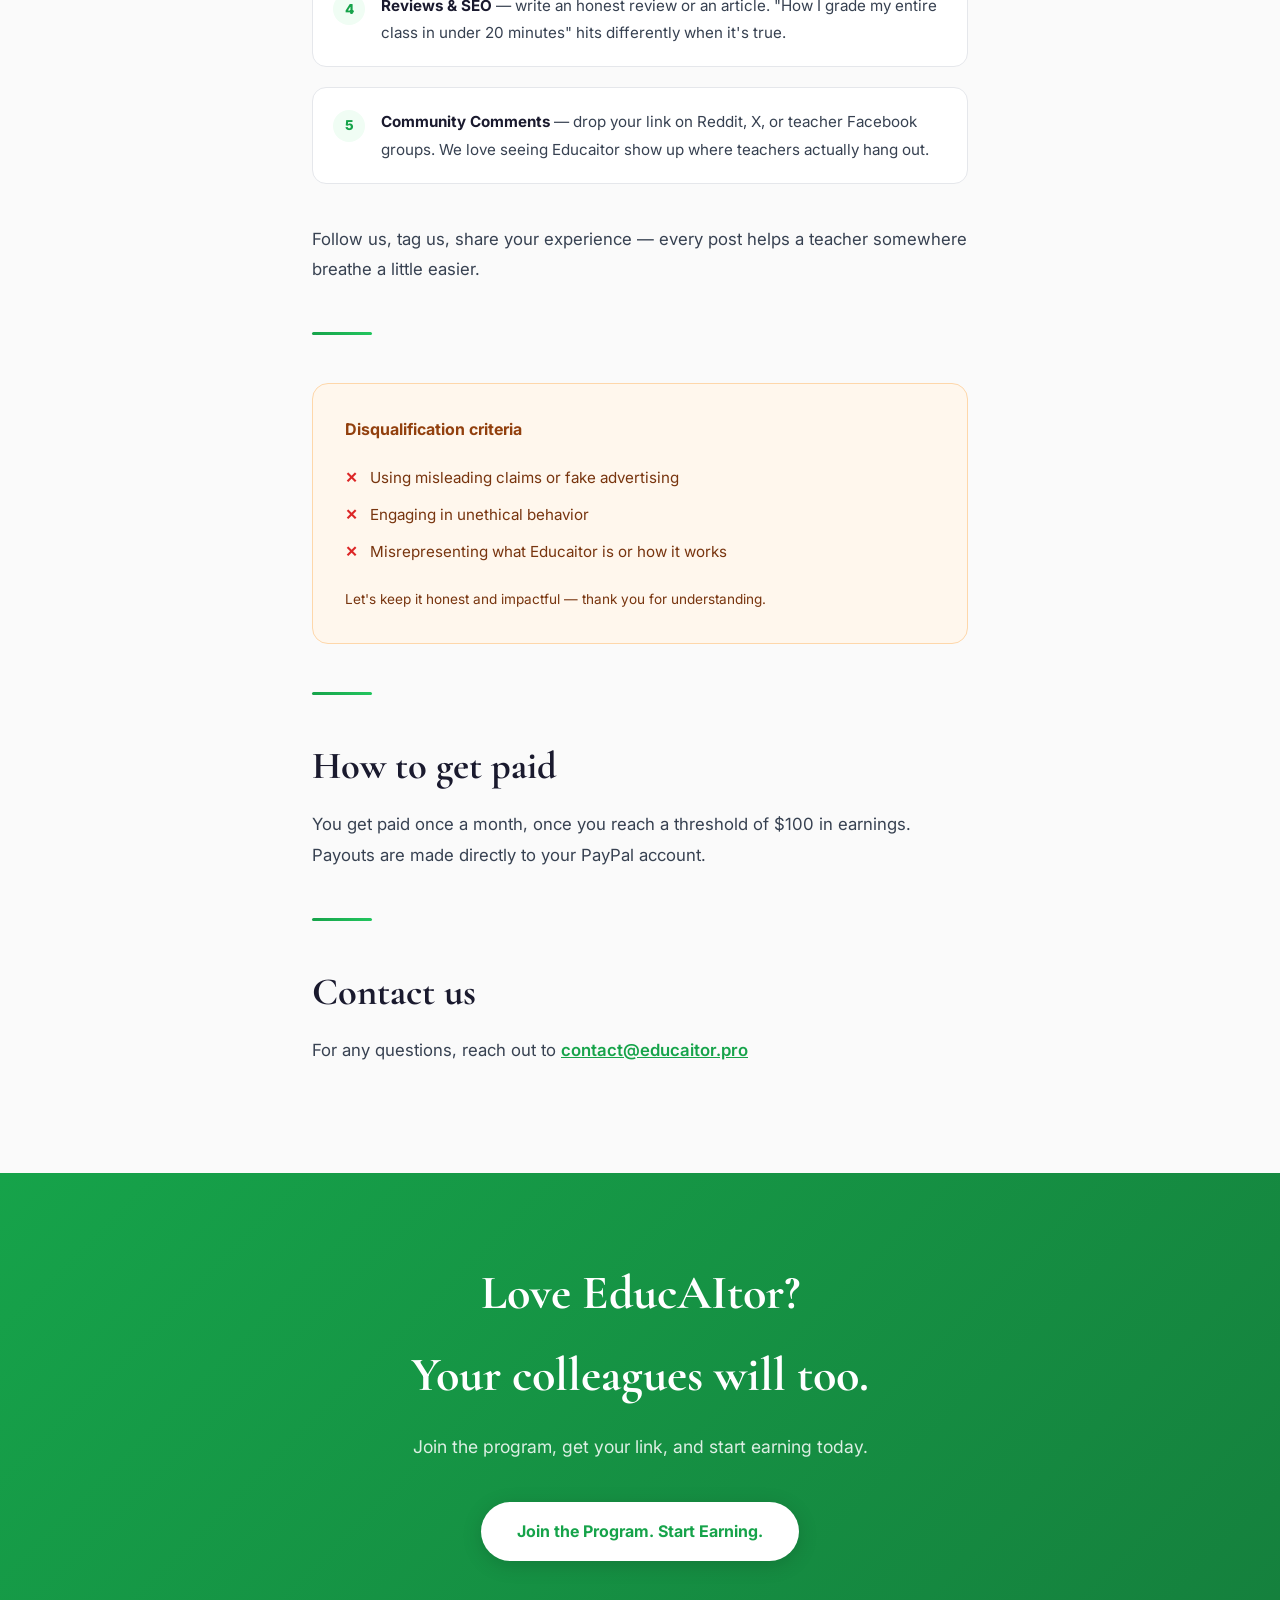
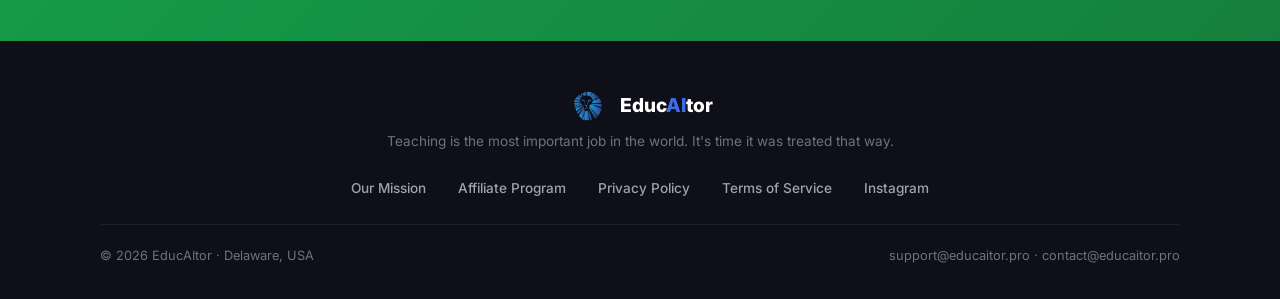
==== commit 781bef22: "Update affiliate.html" ====
--- a/affiliate.html
+++ b/affiliate.html
@@ -131,7 +131,6 @@
   <div class="math-box">
     <p><strong>Here's the math.</strong> Many teachers spend hours creating resources and selling them online for a few cents per download. We think your time is worth more than that.</p>
     <p style="margin-top:1rem;">With EducAItor, it's simple: copy your link, send it to anyone who might benefit, earn $5 the moment they sign up. That's it. No storefront. No marketing. No waiting.</p>
-    <p style="margin-top:1rem;">If a colleague joins the monthly plan — we're splitting it with you, 50/50. One message. Five dollars. Done.</p>
   </div>
 
   <div class="divider"></div>
